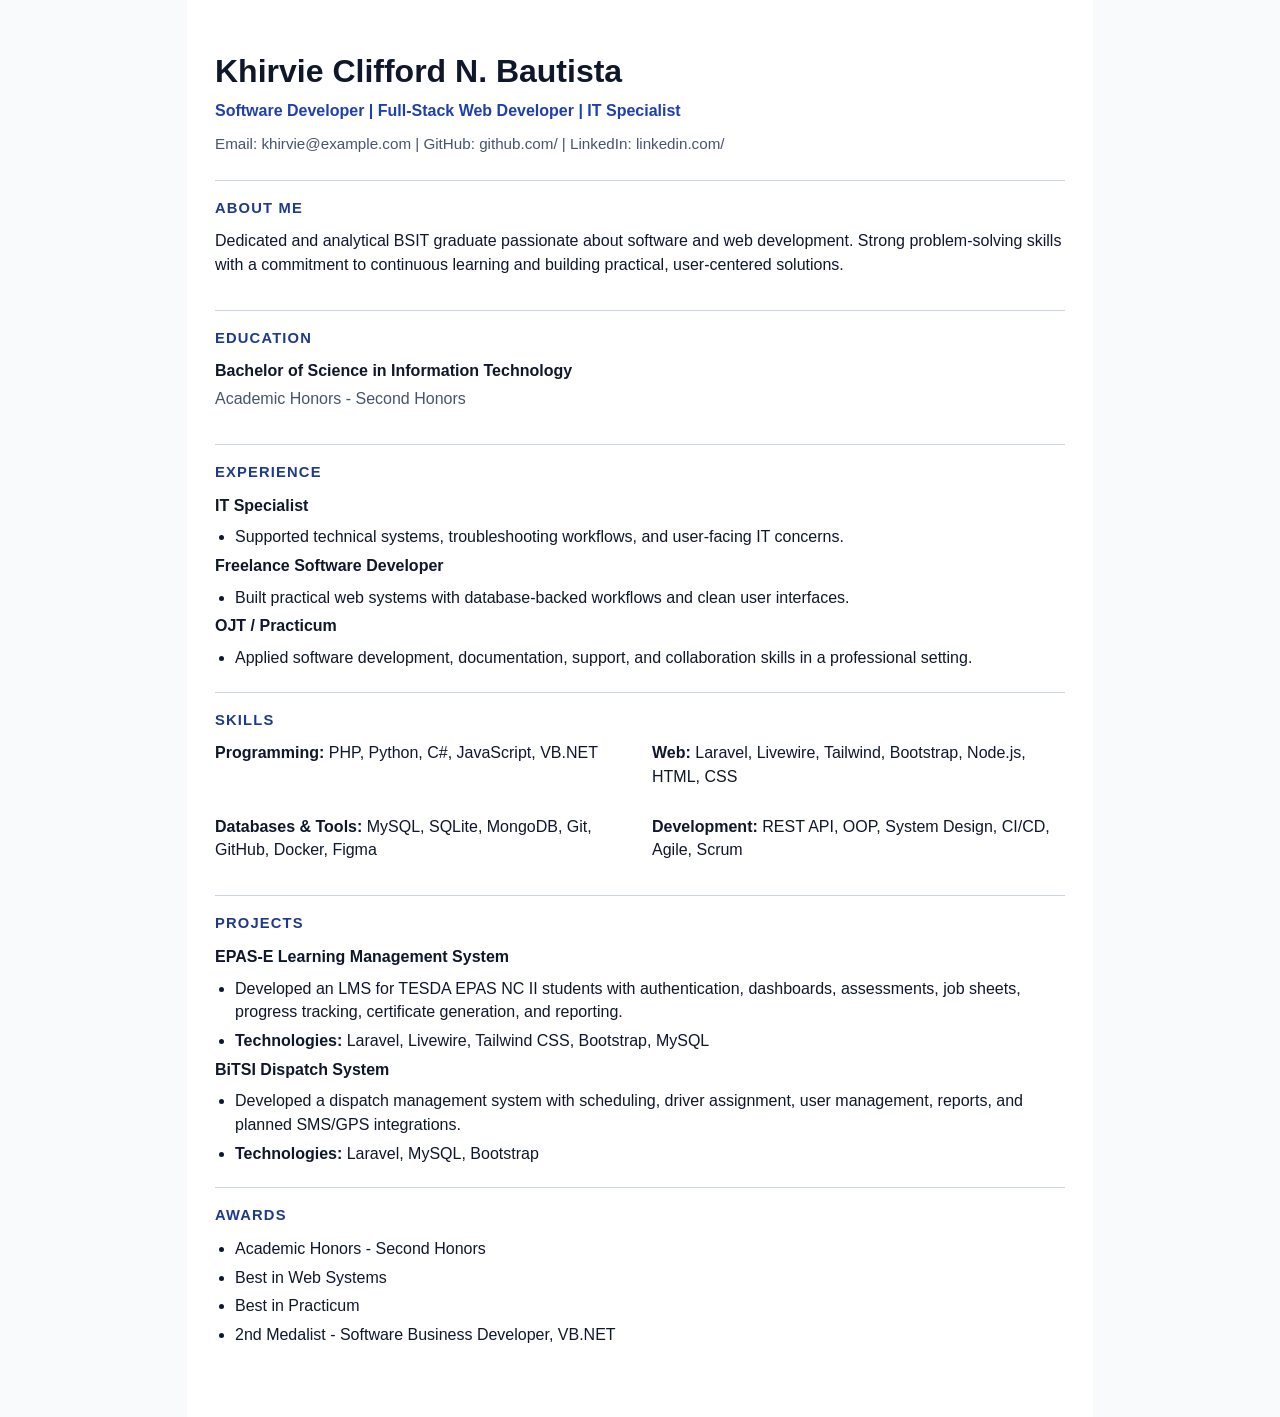
==== resume.html @ 8d3bc1ef "Initial commit" ====
<!DOCTYPE html>
<html lang="en">
<head>
  <meta charset="UTF-8">
  <meta name="viewport" content="width=device-width, initial-scale=1.0">
  <meta name="description" content="ATS-friendly resume for Khirvie Clifford N. Bautista.">
  <title>Resume | Khirvie Clifford N. Bautista</title>
  <style>
    body {
      margin: 0;
      background: #f8fafc;
      color: #0f172a;
      font-family: Arial, Helvetica, sans-serif;
      line-height: 1.48;
    }

    main {
      max-width: 850px;
      margin: 0 auto;
      padding: 48px 28px;
      background: #ffffff;
    }

    h1, h2, h3, p {
      margin-top: 0;
    }

    h1 {
      margin-bottom: 4px;
      font-size: 2rem;
      letter-spacing: 0;
    }

    .title {
      margin-bottom: 10px;
      font-weight: 700;
      color: #1e40af;
    }

    .contact {
      margin-bottom: 24px;
      color: #475569;
      font-size: 0.95rem;
    }

    section {
      padding: 17px 0;
      border-top: 1px solid #cbd5e1;
    }

    h2 {
      margin-bottom: 10px;
      color: #1e3a8a;
      font-size: 0.92rem;
      letter-spacing: 0.08em;
      text-transform: uppercase;
    }

    h3 {
      margin-bottom: 4px;
      font-size: 1rem;
    }

    ul {
      margin: 8px 0 0;
      padding-left: 20px;
    }

    li {
      margin-bottom: 5px;
    }

    .grid {
      display: grid;
      grid-template-columns: repeat(2, minmax(0, 1fr));
      gap: 10px 24px;
    }

    .muted {
      color: #475569;
    }

    @media print {
      body {
        background: #ffffff;
      }

      main {
        padding: 0;
      }

      a {
        color: inherit;
        text-decoration: none;
      }
    }
  </style>
</head>
<body>
  <main>
    <header>
      <h1>Khirvie Clifford N. Bautista</h1>
      <p class="title">Software Developer | Full-Stack Web Developer | IT Specialist</p>
      <p class="contact">Email: khirvie@example.com | GitHub: github.com/ | LinkedIn: linkedin.com/</p>
    </header>

    <section>
      <h2>About Me</h2>
      <p>Dedicated and analytical BSIT graduate passionate about software and web development. Strong problem-solving skills with a commitment to continuous learning and building practical, user-centered solutions.</p>
    </section>

    <section>
      <h2>Education</h2>
      <h3>Bachelor of Science in Information Technology</h3>
      <p class="muted">Academic Honors - Second Honors</p>
    </section>

    <section>
      <h2>Experience</h2>
      <h3>IT Specialist</h3>
      <ul>
        <li>Supported technical systems, troubleshooting workflows, and user-facing IT concerns.</li>
      </ul>
      <h3>Freelance Software Developer</h3>
      <ul>
        <li>Built practical web systems with database-backed workflows and clean user interfaces.</li>
      </ul>
      <h3>OJT / Practicum</h3>
      <ul>
        <li>Applied software development, documentation, support, and collaboration skills in a professional setting.</li>
      </ul>
    </section>

    <section>
      <h2>Skills</h2>
      <div class="grid">
        <p><strong>Programming:</strong> PHP, Python, C#, JavaScript, VB.NET</p>
        <p><strong>Web:</strong> Laravel, Livewire, Tailwind, Bootstrap, Node.js, HTML, CSS</p>
        <p><strong>Databases & Tools:</strong> MySQL, SQLite, MongoDB, Git, GitHub, Docker, Figma</p>
        <p><strong>Development:</strong> REST API, OOP, System Design, CI/CD, Agile, Scrum</p>
      </div>
    </section>

    <section>
      <h2>Projects</h2>
      <h3>EPAS-E Learning Management System</h3>
      <ul>
        <li>Developed an LMS for TESDA EPAS NC II students with authentication, dashboards, assessments, job sheets, progress tracking, certificate generation, and reporting.</li>
        <li><strong>Technologies:</strong> Laravel, Livewire, Tailwind CSS, Bootstrap, MySQL</li>
      </ul>
      <h3>BiTSI Dispatch System</h3>
      <ul>
        <li>Developed a dispatch management system with scheduling, driver assignment, user management, reports, and planned SMS/GPS integrations.</li>
        <li><strong>Technologies:</strong> Laravel, MySQL, Bootstrap</li>
      </ul>
    </section>

    <section>
      <h2>Awards</h2>
      <ul>
        <li>Academic Honors - Second Honors</li>
        <li>Best in Web Systems</li>
        <li>Best in Practicum</li>
        <li>2nd Medalist - Software Business Developer, VB.NET</li>
      </ul>
    </section>
  </main>
</body>
</html>
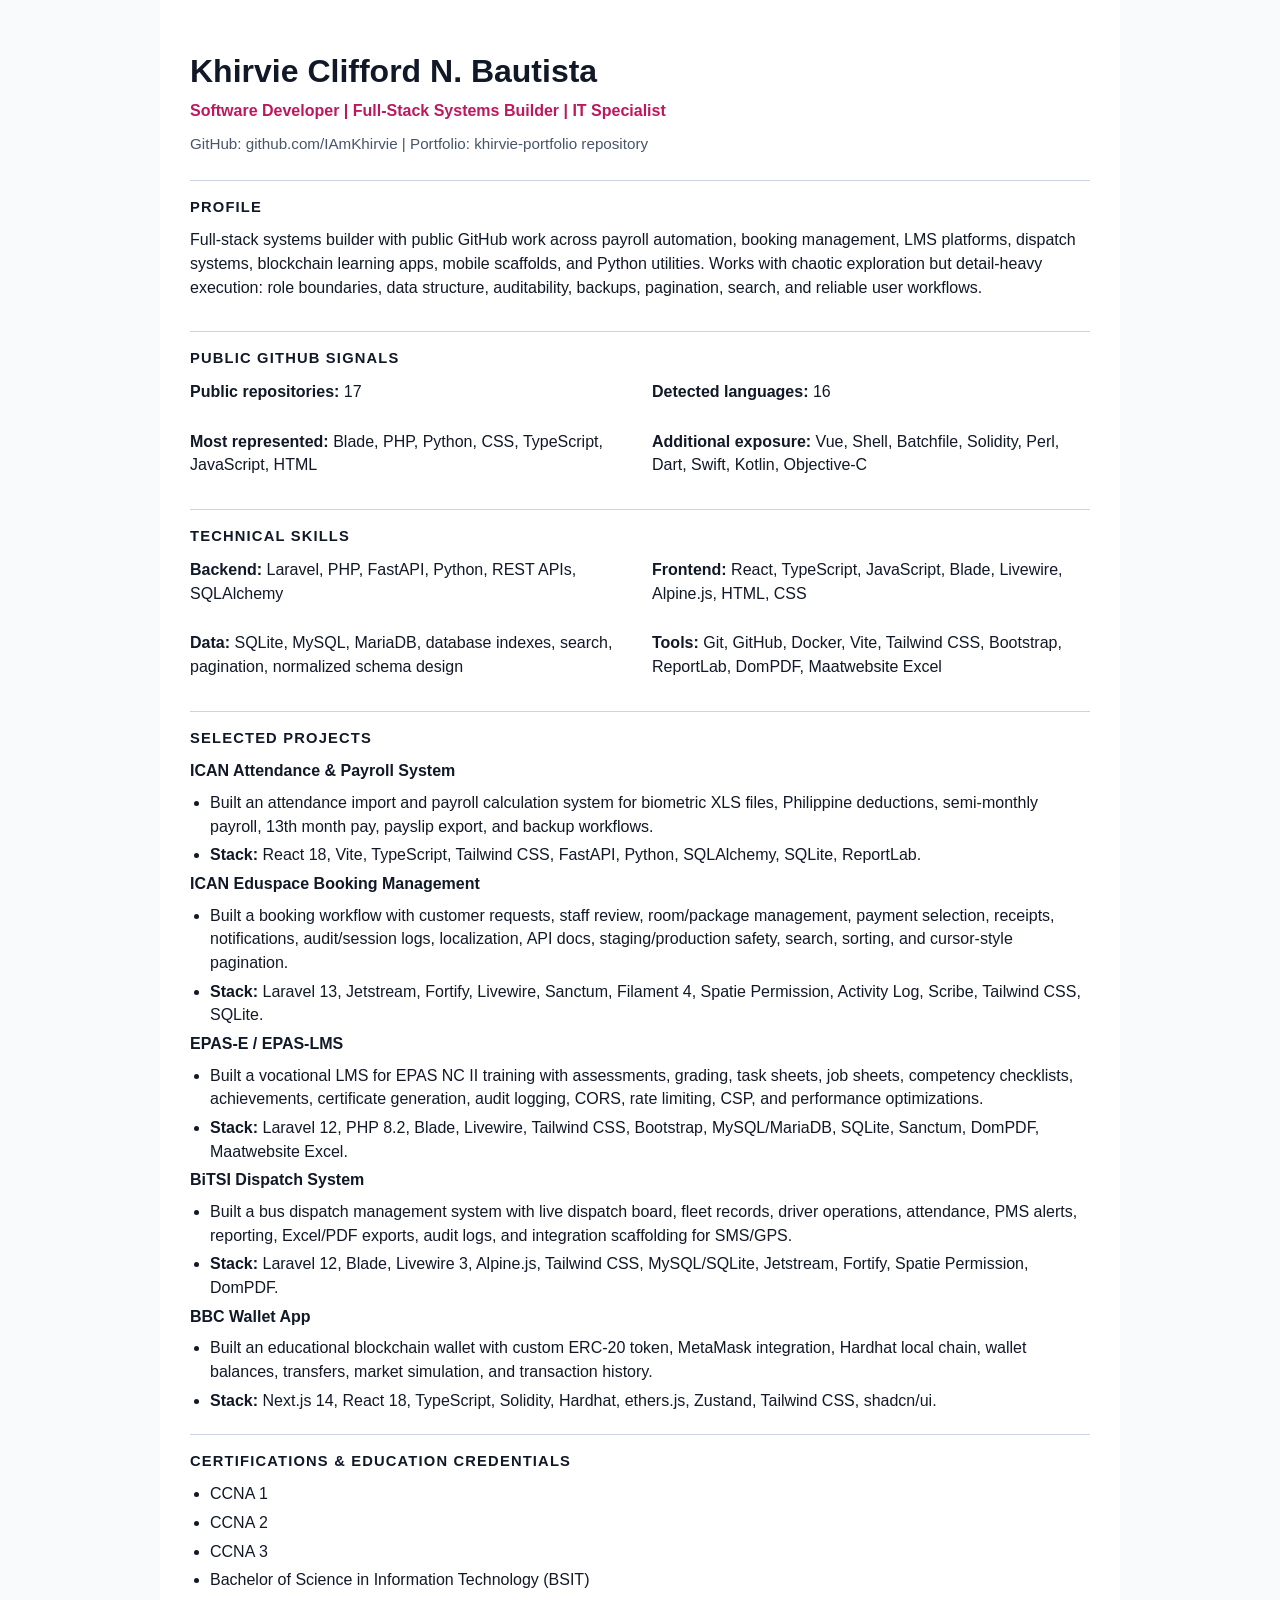
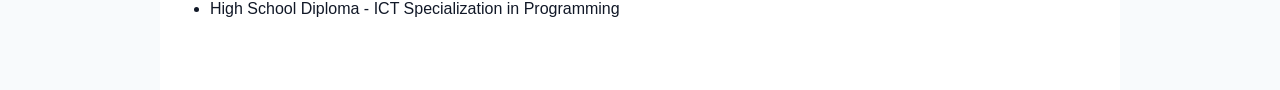
==== commit cf721068: "Update portfolio content and chaotic punk theme" ====
--- a/resume.html
+++ b/resume.html
@@ -9,15 +9,15 @@
     body {
       margin: 0;
       background: #f8fafc;
-      color: #0f172a;
+      color: #111827;
       font-family: Arial, Helvetica, sans-serif;
       line-height: 1.48;
     }
 
     main {
-      max-width: 850px;
+      max-width: 900px;
       margin: 0 auto;
-      padding: 48px 28px;
+      padding: 48px 30px;
       background: #ffffff;
     }
 
@@ -34,7 +34,7 @@
     .title {
       margin-bottom: 10px;
       font-weight: 700;
-      color: #1e40af;
+      color: #be185d;
     }
 
     .contact {
@@ -44,13 +44,13 @@
     }
 
     section {
-      padding: 17px 0;
+      padding: 16px 0;
       border-top: 1px solid #cbd5e1;
     }
 
     h2 {
       margin-bottom: 10px;
-      color: #1e3a8a;
+      color: #111827;
       font-size: 0.92rem;
       letter-spacing: 0.08em;
       text-transform: uppercase;
@@ -100,68 +100,76 @@
   <main>
     <header>
       <h1>Khirvie Clifford N. Bautista</h1>
-      <p class="title">Software Developer | Full-Stack Web Developer | IT Specialist</p>
-      <p class="contact">Email: khirvie@example.com | GitHub: github.com/ | LinkedIn: linkedin.com/</p>
+      <p class="title">Software Developer | Full-Stack Systems Builder | IT Specialist</p>
+      <p class="contact">GitHub: github.com/IAmKhirvie | Portfolio: khirvie-portfolio repository</p>
     </header>
 
     <section>
-      <h2>About Me</h2>
-      <p>Dedicated and analytical BSIT graduate passionate about software and web development. Strong problem-solving skills with a commitment to continuous learning and building practical, user-centered solutions.</p>
+      <h2>Profile</h2>
+      <p>Full-stack systems builder with public GitHub work across payroll automation, booking management, LMS platforms, dispatch systems, blockchain learning apps, mobile scaffolds, and Python utilities. Works with chaotic exploration but detail-heavy execution: role boundaries, data structure, auditability, backups, pagination, search, and reliable user workflows.</p>
     </section>
 
     <section>
-      <h2>Education</h2>
-      <h3>Bachelor of Science in Information Technology</h3>
-      <p class="muted">Academic Honors - Second Honors</p>
+      <h2>Public GitHub Signals</h2>
+      <div class="grid">
+        <p><strong>Public repositories:</strong> 17</p>
+        <p><strong>Detected languages:</strong> 16</p>
+        <p><strong>Most represented:</strong> Blade, PHP, Python, CSS, TypeScript, JavaScript, HTML</p>
+        <p><strong>Additional exposure:</strong> Vue, Shell, Batchfile, Solidity, Perl, Dart, Swift, Kotlin, Objective-C</p>
+      </div>
     </section>
 
     <section>
-      <h2>Experience</h2>
-      <h3>IT Specialist</h3>
+      <h2>Technical Skills</h2>
+      <div class="grid">
+        <p><strong>Backend:</strong> Laravel, PHP, FastAPI, Python, REST APIs, SQLAlchemy</p>
+        <p><strong>Frontend:</strong> React, TypeScript, JavaScript, Blade, Livewire, Alpine.js, HTML, CSS</p>
+        <p><strong>Data:</strong> SQLite, MySQL, MariaDB, database indexes, search, pagination, normalized schema design</p>
+        <p><strong>Tools:</strong> Git, GitHub, Docker, Vite, Tailwind CSS, Bootstrap, ReportLab, DomPDF, Maatwebsite Excel</p>
+      </div>
+    </section>
+
+    <section>
+      <h2>Selected Projects</h2>
+      <h3>ICAN Attendance & Payroll System</h3>
       <ul>
-        <li>Supported technical systems, troubleshooting workflows, and user-facing IT concerns.</li>
+        <li>Built an attendance import and payroll calculation system for biometric XLS files, Philippine deductions, semi-monthly payroll, 13th month pay, payslip export, and backup workflows.</li>
+        <li><strong>Stack:</strong> React 18, Vite, TypeScript, Tailwind CSS, FastAPI, Python, SQLAlchemy, SQLite, ReportLab.</li>
       </ul>
-      <h3>Freelance Software Developer</h3>
+
+      <h3>ICAN Eduspace Booking Management</h3>
       <ul>
-        <li>Built practical web systems with database-backed workflows and clean user interfaces.</li>
+        <li>Built a booking workflow with customer requests, staff review, room/package management, payment selection, receipts, notifications, audit/session logs, localization, API docs, staging/production safety, search, sorting, and cursor-style pagination.</li>
+        <li><strong>Stack:</strong> Laravel 13, Jetstream, Fortify, Livewire, Sanctum, Filament 4, Spatie Permission, Activity Log, Scribe, Tailwind CSS, SQLite.</li>
       </ul>
-      <h3>OJT / Practicum</h3>
+
+      <h3>EPAS-E / EPAS-LMS</h3>
       <ul>
-        <li>Applied software development, documentation, support, and collaboration skills in a professional setting.</li>
+        <li>Built a vocational LMS for EPAS NC II training with assessments, grading, task sheets, job sheets, competency checklists, achievements, certificate generation, audit logging, CORS, rate limiting, CSP, and performance optimizations.</li>
+        <li><strong>Stack:</strong> Laravel 12, PHP 8.2, Blade, Livewire, Tailwind CSS, Bootstrap, MySQL/MariaDB, SQLite, Sanctum, DomPDF, Maatwebsite Excel.</li>
+      </ul>
+
+      <h3>BiTSI Dispatch System</h3>
+      <ul>
+        <li>Built a bus dispatch management system with live dispatch board, fleet records, driver operations, attendance, PMS alerts, reporting, Excel/PDF exports, audit logs, and integration scaffolding for SMS/GPS.</li>
+        <li><strong>Stack:</strong> Laravel 12, Blade, Livewire 3, Alpine.js, Tailwind CSS, MySQL/SQLite, Jetstream, Fortify, Spatie Permission, DomPDF.</li>
+      </ul>
+
+      <h3>BBC Wallet App</h3>
+      <ul>
+        <li>Built an educational blockchain wallet with custom ERC-20 token, MetaMask integration, Hardhat local chain, wallet balances, transfers, market simulation, and transaction history.</li>
+        <li><strong>Stack:</strong> Next.js 14, React 18, TypeScript, Solidity, Hardhat, ethers.js, Zustand, Tailwind CSS, shadcn/ui.</li>
       </ul>
     </section>
 
     <section>
-      <h2>Skills</h2>
-      <div class="grid">
-        <p><strong>Programming:</strong> PHP, Python, C#, JavaScript, VB.NET</p>
-        <p><strong>Web:</strong> Laravel, Livewire, Tailwind, Bootstrap, Node.js, HTML, CSS</p>
-        <p><strong>Databases & Tools:</strong> MySQL, SQLite, MongoDB, Git, GitHub, Docker, Figma</p>
-        <p><strong>Development:</strong> REST API, OOP, System Design, CI/CD, Agile, Scrum</p>
-      </div>
-    </section>
-
-    <section>
-      <h2>Projects</h2>
-      <h3>EPAS-E Learning Management System</h3>
+      <h2>Certifications & Education Credentials</h2>
       <ul>
-        <li>Developed an LMS for TESDA EPAS NC II students with authentication, dashboards, assessments, job sheets, progress tracking, certificate generation, and reporting.</li>
-        <li><strong>Technologies:</strong> Laravel, Livewire, Tailwind CSS, Bootstrap, MySQL</li>
-      </ul>
-      <h3>BiTSI Dispatch System</h3>
-      <ul>
-        <li>Developed a dispatch management system with scheduling, driver assignment, user management, reports, and planned SMS/GPS integrations.</li>
-        <li><strong>Technologies:</strong> Laravel, MySQL, Bootstrap</li>
-      </ul>
-    </section>
-
-    <section>
-      <h2>Awards</h2>
-      <ul>
-        <li>Academic Honors - Second Honors</li>
-        <li>Best in Web Systems</li>
-        <li>Best in Practicum</li>
-        <li>2nd Medalist - Software Business Developer, VB.NET</li>
+        <li>CCNA 1</li>
+        <li>CCNA 2</li>
+        <li>CCNA 3</li>
+        <li>Bachelor of Science in Information Technology (BSIT)</li>
+        <li>High School Diploma - ICT Specialization in Programming</li>
       </ul>
     </section>
   </main>
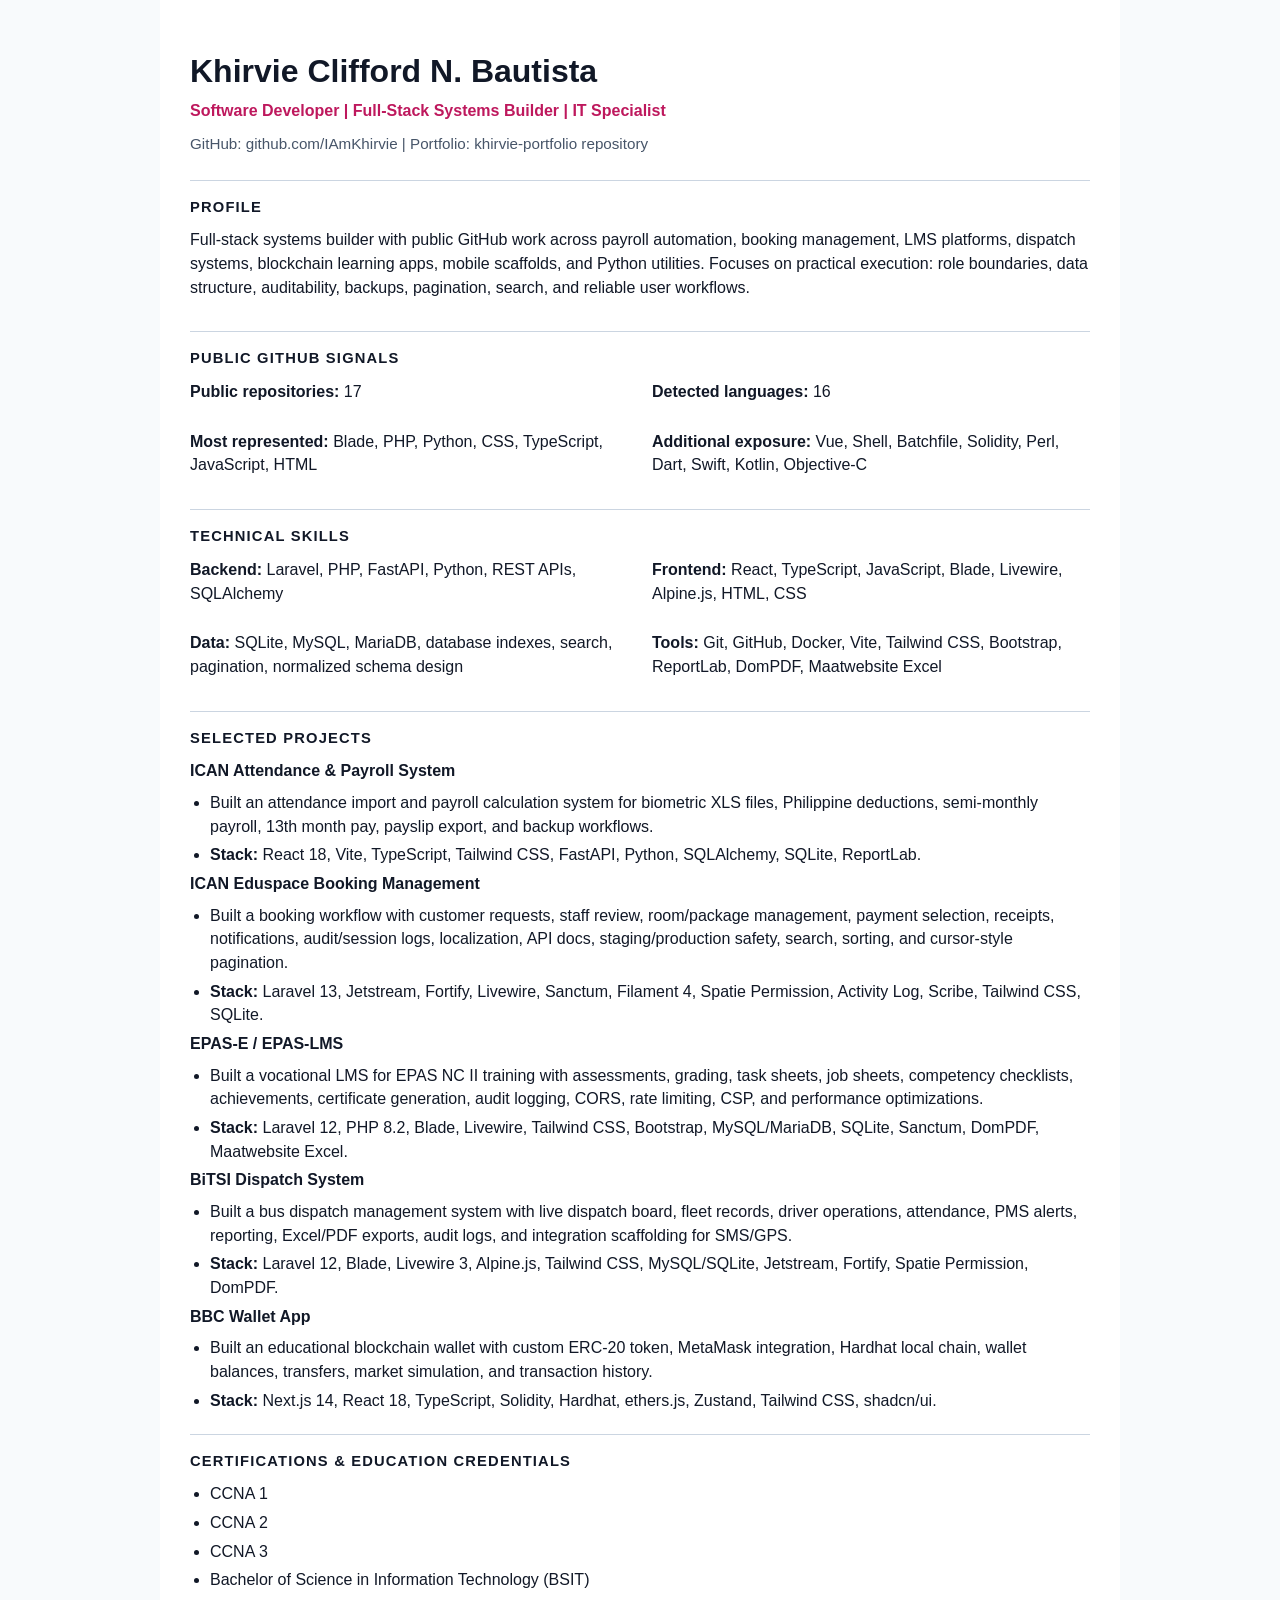
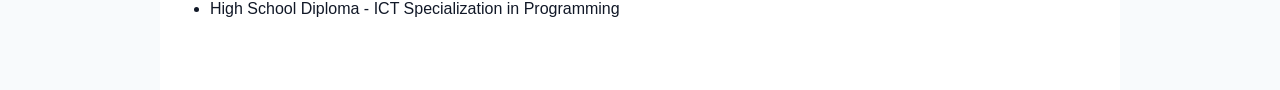
==== commit 24fce984: "Refine portfolio tone and visual style" ====
--- a/resume.html
+++ b/resume.html
@@ -106,7 +106,7 @@
 
     <section>
       <h2>Profile</h2>
-      <p>Full-stack systems builder with public GitHub work across payroll automation, booking management, LMS platforms, dispatch systems, blockchain learning apps, mobile scaffolds, and Python utilities. Works with chaotic exploration but detail-heavy execution: role boundaries, data structure, auditability, backups, pagination, search, and reliable user workflows.</p>
+      <p>Full-stack systems builder with public GitHub work across payroll automation, booking management, LMS platforms, dispatch systems, blockchain learning apps, mobile scaffolds, and Python utilities. Focuses on practical execution: role boundaries, data structure, auditability, backups, pagination, search, and reliable user workflows.</p>
     </section>
 
     <section>
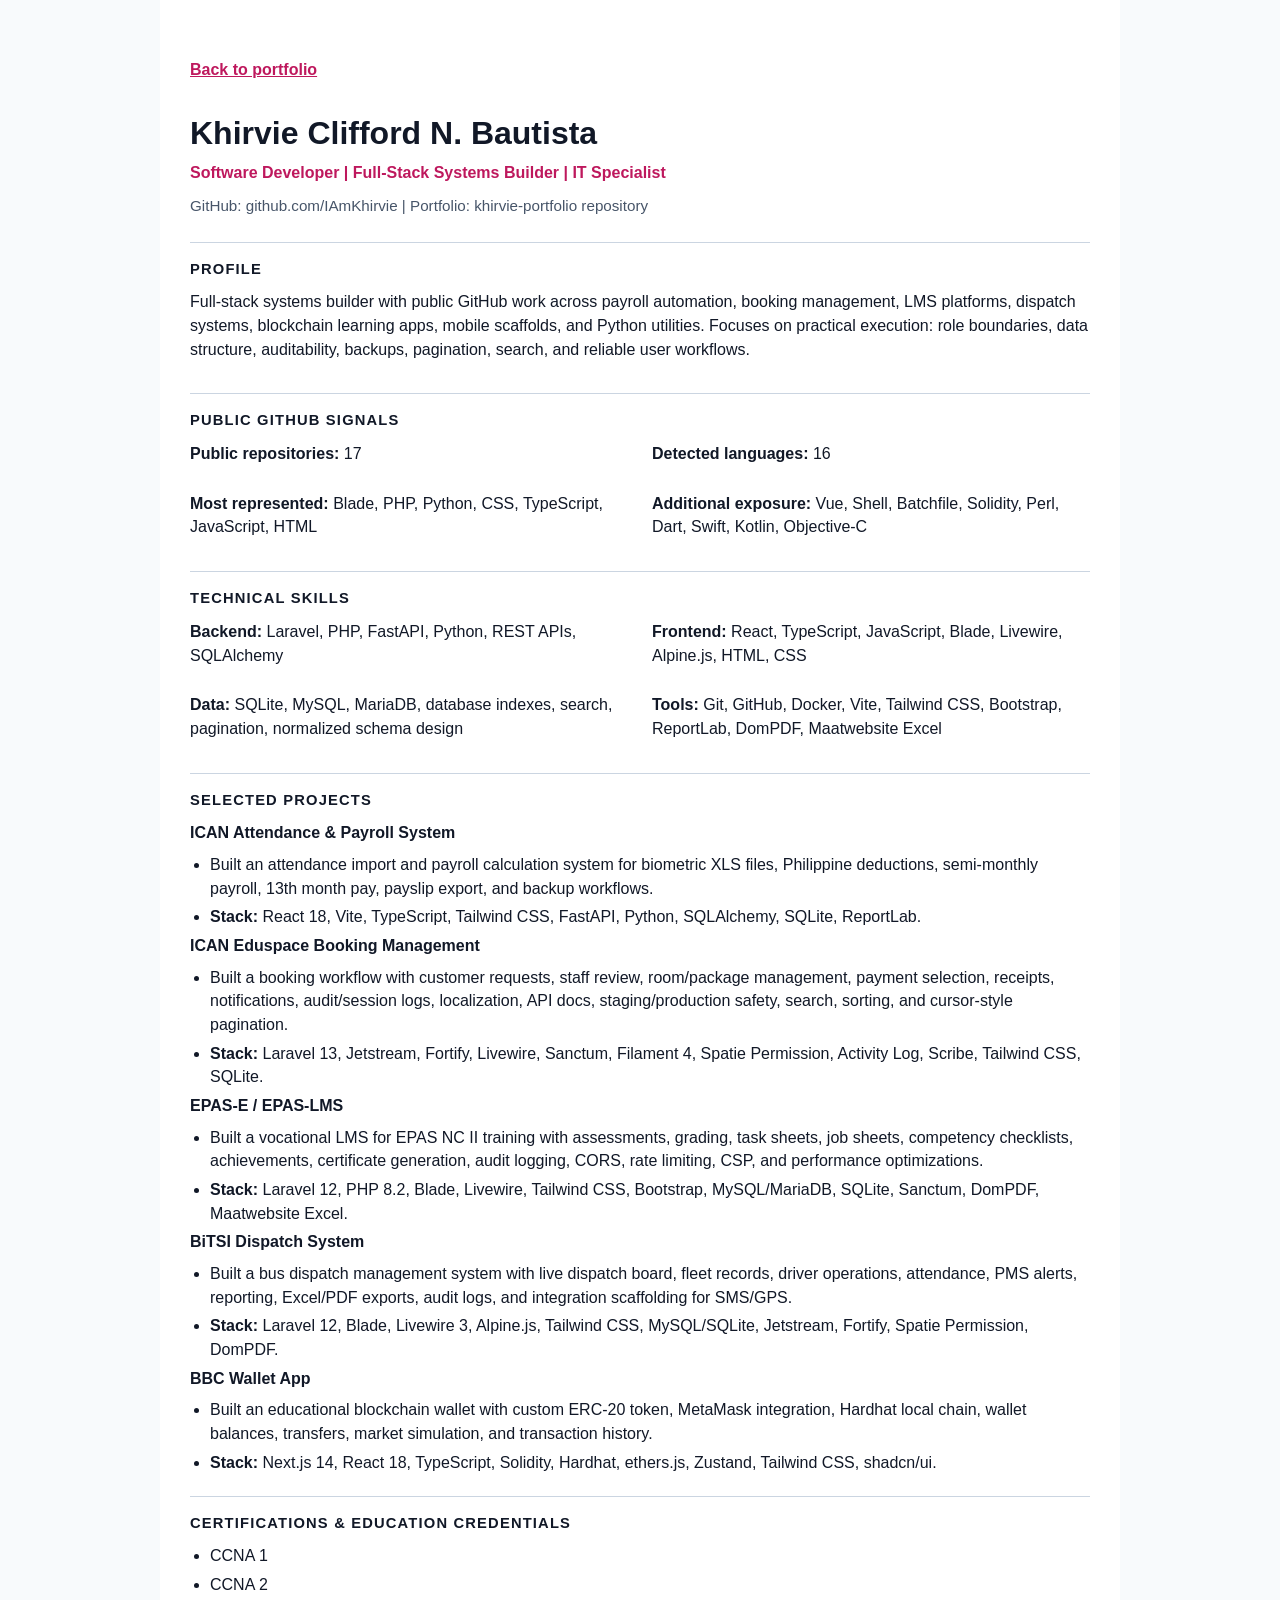
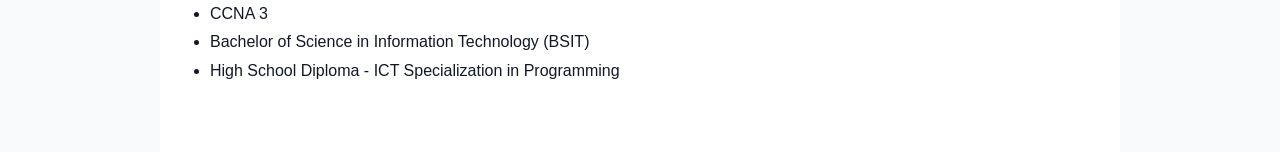
==== commit bf91d5a7: "Redesign portfolio with graffiti punk UI" ====
--- a/resume.html
+++ b/resume.html
@@ -5,6 +5,7 @@
   <meta name="viewport" content="width=device-width, initial-scale=1.0">
   <meta name="description" content="ATS-friendly resume for Khirvie Clifford N. Bautista.">
   <title>Resume | Khirvie Clifford N. Bautista</title>
+  <link rel="icon" href="data:image/svg+xml,%3Csvg xmlns='http://www.w3.org/2000/svg' viewBox='0 0 64 64'%3E%3Crect width='64' height='64' fill='%23090807'/%3E%3Cpath d='M10 12h44v40H10z' fill='%23dfff00'/%3E%3Cpath d='M16 18h9v28h-9zM30 18h8v10l8-10h10L44 31l13 15H46l-8-10v10h-8z' fill='%2315100c'/%3E%3Cpath d='M7 50h50v7H7z' fill='%23ff293f'/%3E%3C/svg%3E">
   <style>
     body {
       margin: 0;
@@ -41,6 +42,15 @@
       margin-bottom: 24px;
       color: #475569;
       font-size: 0.95rem;
+    }
+
+    .back-link {
+      min-height: 44px;
+      display: inline-flex;
+      align-items: center;
+      margin-bottom: 18px;
+      color: #be185d;
+      font-weight: 700;
     }
 
     section {
@@ -93,11 +103,16 @@
         color: inherit;
         text-decoration: none;
       }
+
+      .back-link {
+        display: none;
+      }
     }
   </style>
 </head>
 <body>
   <main>
+    <a class="back-link" href="index.html">Back to portfolio</a>
     <header>
       <h1>Khirvie Clifford N. Bautista</h1>
       <p class="title">Software Developer | Full-Stack Systems Builder | IT Specialist</p>
